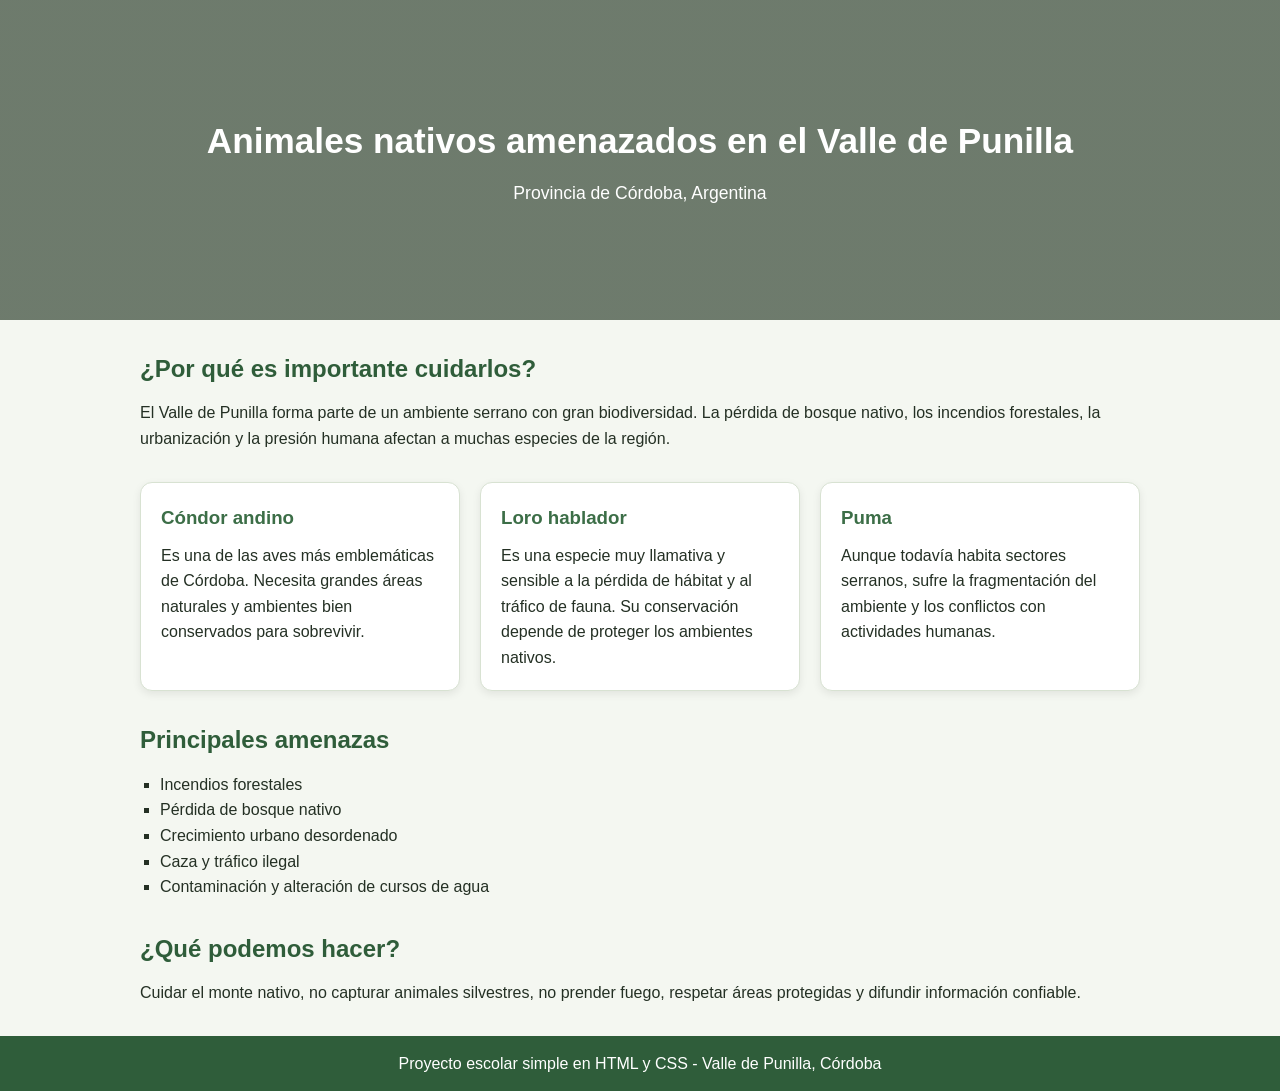
==== animalesEnPeligroDeExtinción/index.html @ 227df5d7 "Subí los archivos principales Subí los archivos principales a la rama "Main" y después los modificar" ====
<!DOCTYPE html>
<html lang="es">
<head>
  <meta charset="UTF-8" />
  <meta name="viewport" content="width=device-width, initial-scale=1.0" />
  <title>Animales amenazados en Punilla</title>
  <link rel="stylesheet" href="style.css" />
</head>
<body>
  <header class="hero">
    <div class="overlay">
      <h1>Animales nativos amenazados en el Valle de Punilla</h1>
      <p>
        Provincia de Córdoba, Argentina
      </p>
    </div>
  </header>

  <main class="contenedor">
    <section class="intro">
      <h2>¿Por qué es importante cuidarlos?</h2>
      <p>
        El Valle de Punilla forma parte de un ambiente serrano con gran biodiversidad.
        La pérdida de bosque nativo, los incendios forestales, la urbanización y la presión humana
        afectan a muchas especies de la región.
      </p>
    </section>

    <section class="tarjetas">
      <article class="card">
        <h3>Cóndor andino</h3>
        <p>
          Es una de las aves más emblemáticas de Córdoba. Necesita grandes áreas naturales
          y ambientes bien conservados para sobrevivir.
        </p>
      </article>

      <article class="card">
        <h3>Loro hablador</h3>
        <p>
          Es una especie muy llamativa y sensible a la pérdida de hábitat y al tráfico de fauna.
          Su conservación depende de proteger los ambientes nativos.
        </p>
      </article>

      <article class="card">
        <h3>Puma</h3>
        <p>
          Aunque todavía habita sectores serranos, sufre la fragmentación del ambiente
          y los conflictos con actividades humanas.
        </p>
      </article>
    </section>

    <section class="amenazas">
      <h2>Principales amenazas</h2>
      <ul>
        <li>Incendios forestales</li>
        <li>Pérdida de bosque nativo</li>
        <li>Crecimiento urbano desordenado</li>
        <li>Caza y tráfico ilegal</li>
        <li>Contaminación y alteración de cursos de agua</li>
      </ul>
    </section>

    <section class="accion">
      <h2>¿Qué podemos hacer?</h2>
      <p>
        Cuidar el monte nativo, no capturar animales silvestres, no prender fuego,
        respetar áreas protegidas y difundir información confiable.
      </p>
    </section>
  </main>

  <footer>
    <p>Proyecto escolar simple en HTML y CSS - Valle de Punilla, Córdoba</p>
  </footer>
</body>
</html>
---- animalesEnPeligroDeExtinción/style.css ----
* {
  box-sizing: border-box;
  margin: 0;
  padding: 0;
}

body {
  font-family: Arial, sans-serif;
  background-color: #f4f7f1;
  color: #243024;
  line-height: 1.6;
}

.hero {
  background: linear-gradient(rgba(20, 40, 20, 0.6), rgba(20, 40, 20, 0.6)),
              url("https://images.unsplash.com/photo-1506744038136-46273834b3fb?auto=format&fit=crop&w=1200&q=80");
  background-size: cover;
  background-position: center;
  height: 320px;
  display: flex;
  align-items: center;
  justify-content: center;
  text-align: center;
}

.overlay {
  color: white;
  padding: 20px;
}

.overlay h1 {
  font-size: 2.2rem;
  margin-bottom: 10px;
}

.overlay p {
  font-size: 1.1rem;
}

.contenedor {
  width: 90%;
  max-width: 1000px;
  margin: 30px auto;
}

section {
  margin-bottom: 30px;
}

h2 {
  color: #2f5d3a;
  margin-bottom: 12px;
}

.tarjetas {
  display: flex;
  flex-wrap: wrap;
  gap: 20px;
}

.card {
  flex: 1 1 250px;
  background-color: white;
  border: 1px solid #d8e2d2;
  border-radius: 12px;
  padding: 20px;
  box-shadow: 0 3px 8px rgba(0, 0, 0, 0.08);
}

.card h3 {
  color: #3c6e47;
  margin-bottom: 10px;
}

.amenazas ul {
  list-style: square;
  padding-left: 20px;
}

footer {
  text-align: center;
  background-color: #2f5d3a;
  color: white;
  padding: 15px;
  margin-top: 30px;
}
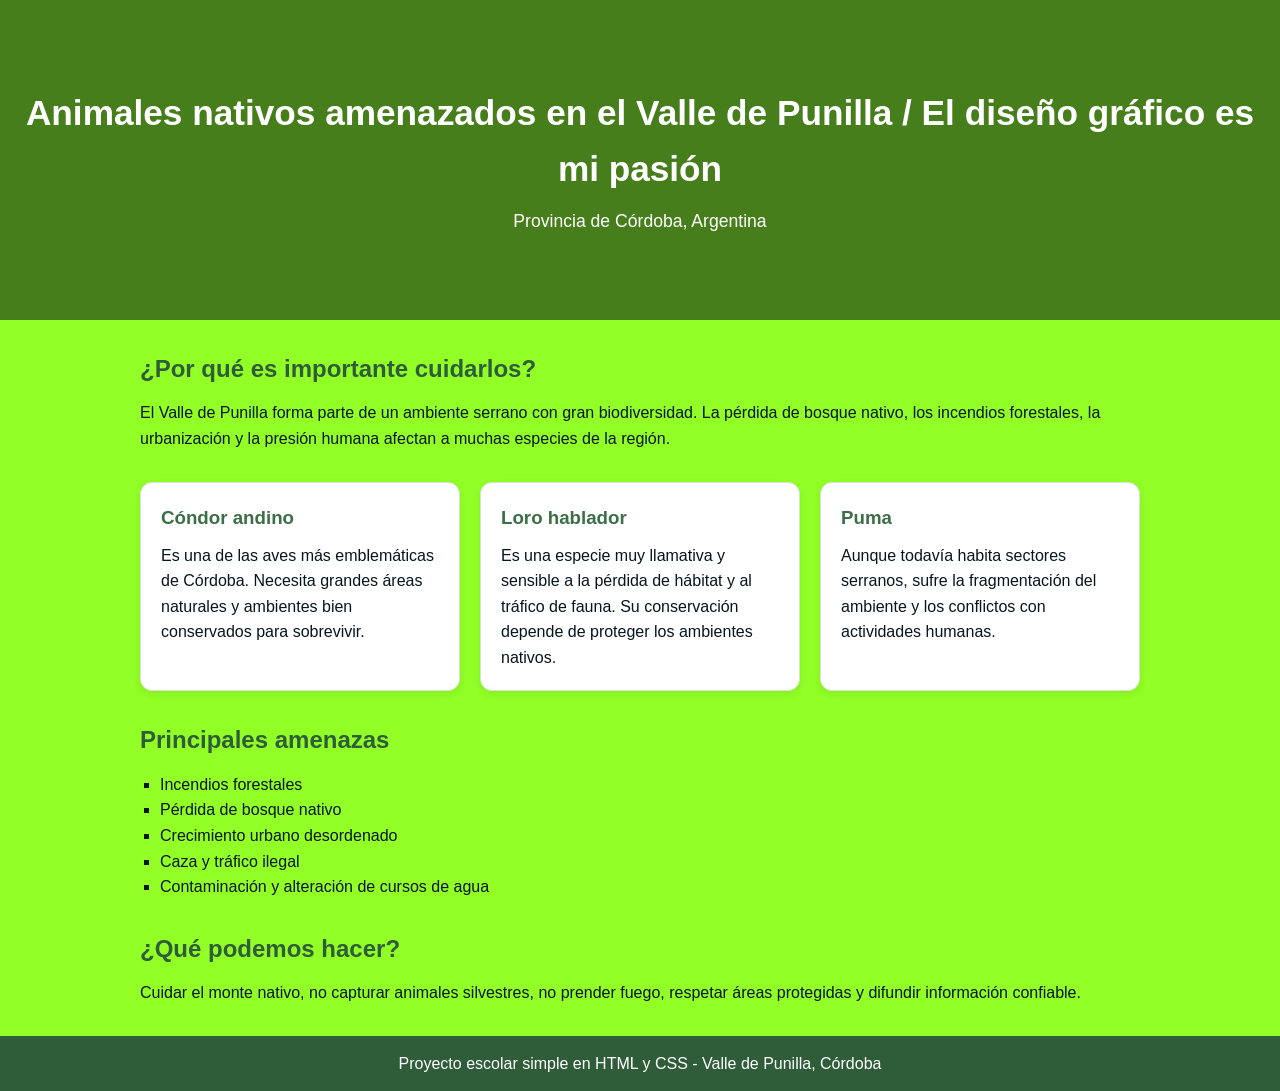
==== commit 6de44f3b: "Modifique el estilo y una parte Modifique el estilo (El color de fondo) y una parte de el titulo, es" ====
--- a/animalesEnPeligroDeExtinción/index.html
+++ b/animalesEnPeligroDeExtinción/index.html
@@ -9,7 +9,7 @@
 <body>
   <header class="hero">
     <div class="overlay">
-      <h1>Animales nativos amenazados en el Valle de Punilla</h1>
+      <h1>Animales nativos amenazados en el Valle de Punilla / El diseño gráfico es mi pasión</h1>
       <p>
         Provincia de Córdoba, Argentina
       </p>
--- a/animalesEnPeligroDeExtinción/style.css
+++ b/animalesEnPeligroDeExtinción/style.css
@@ -6,8 +6,8 @@
 
 body {
   font-family: Arial, sans-serif;
-  background-color: #f4f7f1;
-  color: #243024;
+  background-color: #92ff26;
+  color: #07151f;
   line-height: 1.6;
 }
 
